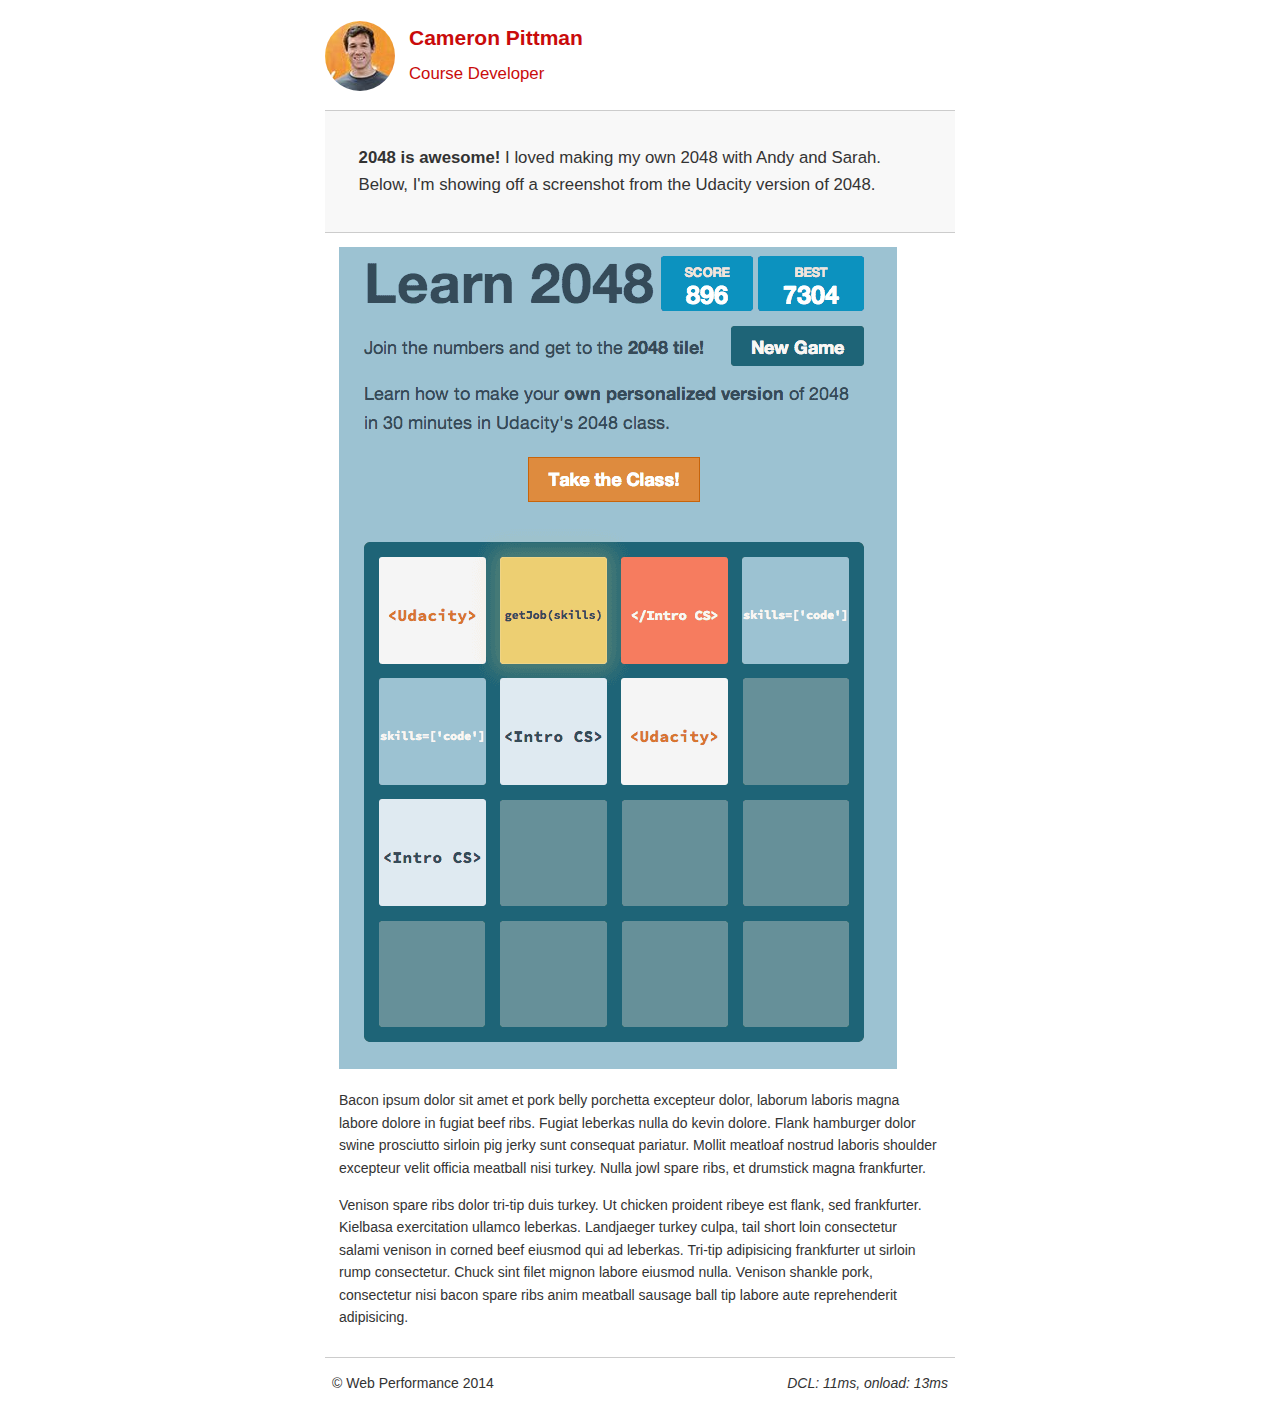
==== project-2048.html @ 90f9a42c "Hosting the website with the optimizations added" ====
<!DOCTYPE html>
<html lang="en">
  <head>
    <meta charset="utf-8">
    <meta name="viewport" content="width=device-width, initial-scale=1">
    <meta name="description" content=" FILL ME IN ">
    <meta name="author" content=" FILL ME IN ">
    <title>Cameron Pittman: Portfolio</title>

    <!-- Hmm, what is the impact of web fonts on speed? Measure it... -->
    <!-- <link href="//fonts.googleapis.com/css?family=Open+Sans:400,700" rel="stylesheet"> -->

    <link href="css/style.css" rel="stylesheet">
    <link href="css/print.css" rel="stylesheet">

    <script>
      (function(w,g){w['GoogleAnalyticsObject']=g;
      w[g]=w[g]||function(){(w[g].q=w[g].q||[]).push(arguments)};w[g].l=1*new Date();})(window,'ga');

      // Optional TODO: replace with your Google Analytics profile ID.
      ga('create', 'UA-XXXX-Y');
      ga('send', 'pageview');
    </script>
    <script src="//www.google-analytics.com/analytics.js"></script>
    <script src="js/perfmatters.js"></script>
  </head>

  <body>
    <header>
      <a href="/"><img src="img/profilepic.jpg"></a>
      <p>Cameron Pittman<br><span>Course Developer</span></p>
    </header>

    <div class="container">
      <div class="hero">
        <strong>2048 is awesome!</strong> I loved making my own 2048 with Andy and Sarah. Below, I'm showing off a screenshot from the Udacity version of 2048.
      </div>

      <div class="content">

        <img class="img-responsive" src="img/2048.png">

        <p>Bacon ipsum dolor sit amet et pork belly porchetta excepteur dolor, laborum laboris magna labore dolore in fugiat beef ribs. Fugiat leberkas nulla do kevin dolore. Flank hamburger dolor swine prosciutto sirloin pig jerky sunt consequat pariatur. Mollit meatloaf nostrud laboris shoulder excepteur velit officia meatball nisi turkey. Nulla jowl spare ribs, et drumstick magna frankfurter.</p>

        <p>Venison spare ribs dolor tri-tip duis turkey. Ut chicken proident ribeye est flank, sed frankfurter. Kielbasa exercitation ullamco leberkas. Landjaeger turkey culpa, tail short loin consectetur salami venison in corned beef eiusmod qui ad leberkas. Tri-tip adipisicing frankfurter ut sirloin rump consectetur. Chuck sint filet mignon labore eiusmod nulla. Venison shankle pork, consectetur nisi bacon spare ribs anim meatball sausage ball tip labore aute reprehenderit adipisicing.</p>

    </div>

    <footer>
      <p>&copy; Web Performance 2014 <span id="crp-stats"></span></p>
    </footer>
  </body>
</html>
---- css/style.css ----
html {
  font-size: 100%;
  overflow-y: scroll;
  -webkit-tap-highlight-color: rgba(0,0,0,0);
  -ms-text-size-adjust: 100%;
  -webkit-text-size-adjust: none;
}
body { margin: 0; font-size: 14px; line-height: 1.61; font-weight: 400; }
body, button, input, select, textarea { font-family: 'Open Sans', sans-serif; color: #333; }

a { color: #12C; }
a:visited { color: #61C; }
a:focus { outline: thin dotted; }
a:hover, a:active { color: #c00; outline: 0; }

b, strong { font-weight: bold; }
pre, code { font-family: monospace, monospace; font-size: 1em; }
ul, ol { margin: 1em 0; padding: 0 0 0 20px; }
img { border: 0; max-width: 100%; }

body { background: #fff; }
header, footer, .container { max-width: 45em; margin: 0 auto; }

header { padding: 0 0.5em; color: #C90B0B; }
header img { border-radius: 40px; float: left; }
header p { font-size:1.5em; font-weight: bold; padding-left: 4em;}
header p span { font-size: 0.8em; font-weight: normal;}

.hero { padding: 2em; background-color: #f8f8f8; font-size:1.2em;
  border-bottom: 1px solid #ccc;
  border-top: 1px solid #ccc;
}

.content { padding: 1em 1em; }
.content li { list-style-type: none; font-size: 1.1em;}
li img { float:left; padding-right: 1em; }
li p { font-size: 0.9em; font-style: italic; }

footer {
  padding: 0 0.5em;
  border-top: 1px solid #ccc;
}
footer span { float: right; font-style: italic; }

/* Smartphones (portrait) */
@media only screen and (max-width: 480px) {
  body { font-size: 12px;}
  header p { padding-left: 4.5em;}
}
---- css/print.css ----
@media print {
  * { background: transparent !important; color: black !important; text-shadow: none !important; filter:none !important; -ms-filter: none !important; }
  a, a:visited { color: #444 !important; text-decoration: underline; }
  a[href]:after { content: " (" attr(href) ")"; }
  tr, img { page-break-inside: avoid; }
  img { max-width: 100% !important; }
  @page { margin: 0.5cm; }
  p, h2, h3 { orphans: 3; widows: 3; }
  h2, h3{ page-break-after: avoid; }
}
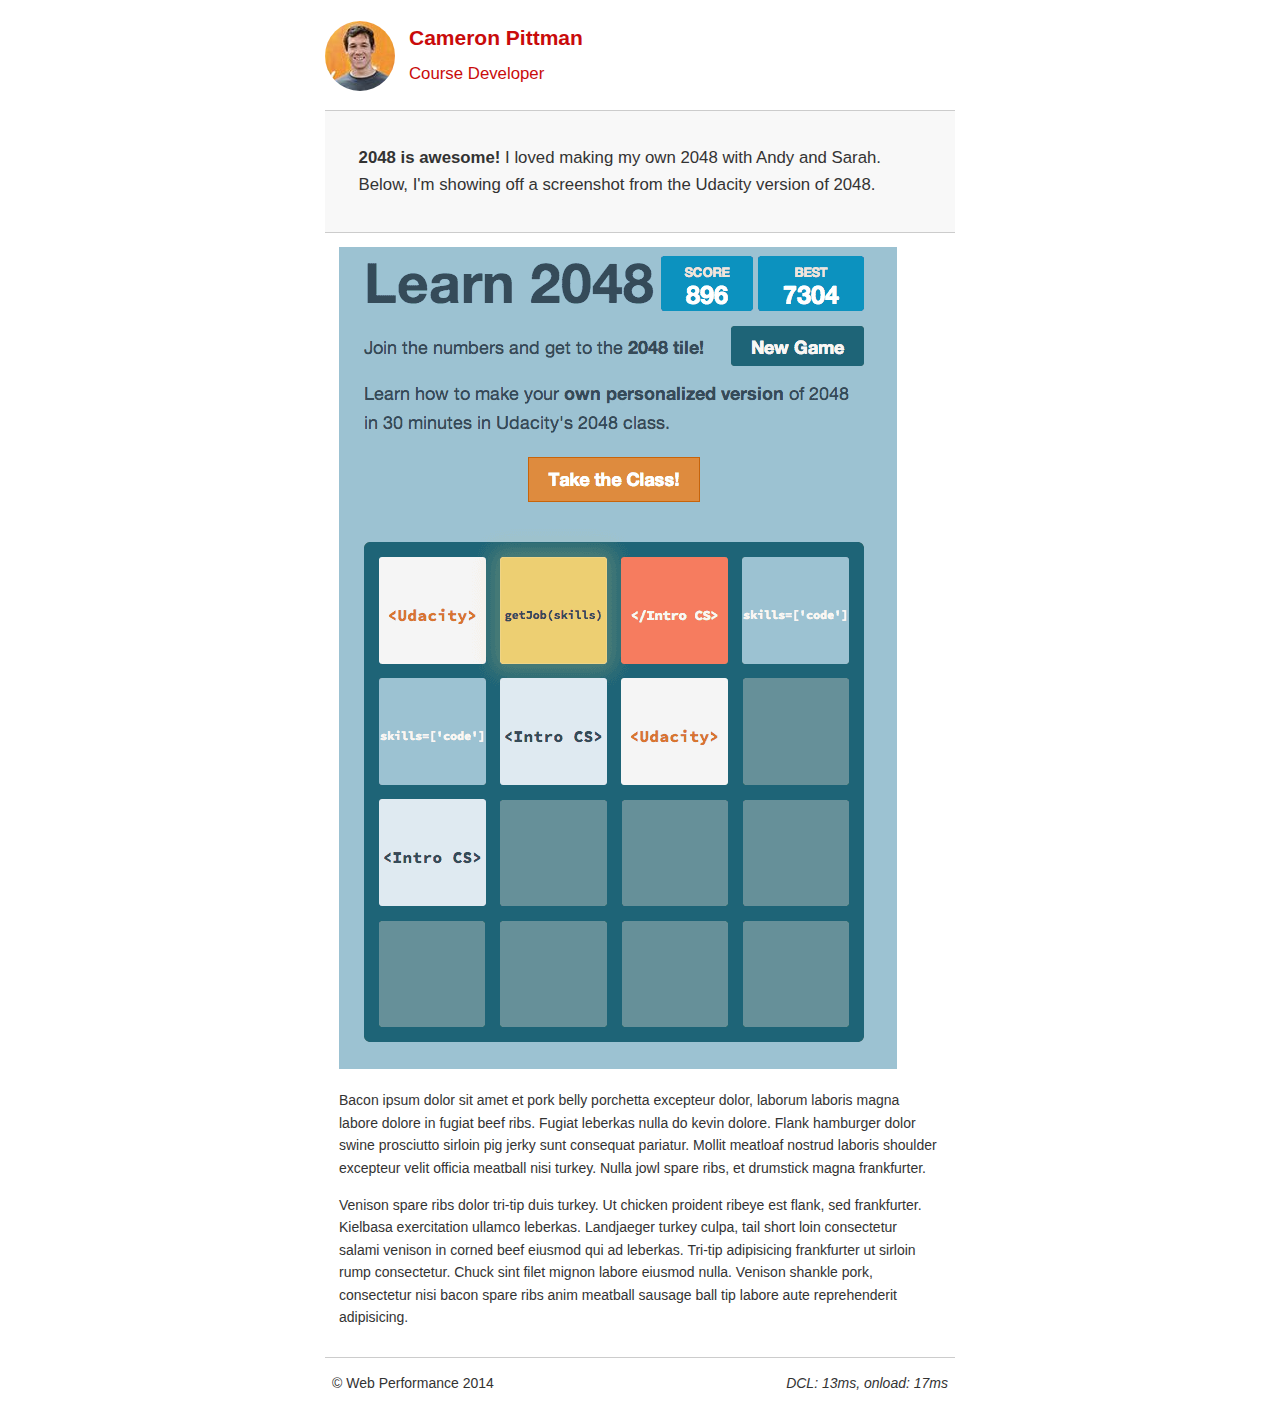
==== commit 1be0cfc1: "Optimized by compressing images, inlining css and fine-tuning javascript" ====
--- a/project-2048.html
+++ b/project-2048.html
@@ -1,53 +1,53 @@
-<!DOCTYPE html>
-<html lang="en">
-  <head>
-    <meta charset="utf-8">
-    <meta name="viewport" content="width=device-width, initial-scale=1">
-    <meta name="description" content=" FILL ME IN ">
-    <meta name="author" content=" FILL ME IN ">
-    <title>Cameron Pittman: Portfolio</title>
-
-    <!-- Hmm, what is the impact of web fonts on speed? Measure it... -->
-    <!-- <link href="//fonts.googleapis.com/css?family=Open+Sans:400,700" rel="stylesheet"> -->
-
-    <link href="css/style.css" rel="stylesheet">
-    <link href="css/print.css" rel="stylesheet">
-
-    <script>
-      (function(w,g){w['GoogleAnalyticsObject']=g;
-      w[g]=w[g]||function(){(w[g].q=w[g].q||[]).push(arguments)};w[g].l=1*new Date();})(window,'ga');
-
-      // Optional TODO: replace with your Google Analytics profile ID.
-      ga('create', 'UA-XXXX-Y');
-      ga('send', 'pageview');
-    </script>
-    <script src="//www.google-analytics.com/analytics.js"></script>
-    <script src="js/perfmatters.js"></script>
-  </head>
-
-  <body>
-    <header>
-      <a href="/"><img src="img/profilepic.jpg"></a>
-      <p>Cameron Pittman<br><span>Course Developer</span></p>
-    </header>
-
-    <div class="container">
-      <div class="hero">
-        <strong>2048 is awesome!</strong> I loved making my own 2048 with Andy and Sarah. Below, I'm showing off a screenshot from the Udacity version of 2048.
-      </div>
-
-      <div class="content">
-
-        <img class="img-responsive" src="img/2048.png">
-
-        <p>Bacon ipsum dolor sit amet et pork belly porchetta excepteur dolor, laborum laboris magna labore dolore in fugiat beef ribs. Fugiat leberkas nulla do kevin dolore. Flank hamburger dolor swine prosciutto sirloin pig jerky sunt consequat pariatur. Mollit meatloaf nostrud laboris shoulder excepteur velit officia meatball nisi turkey. Nulla jowl spare ribs, et drumstick magna frankfurter.</p>
-
-        <p>Venison spare ribs dolor tri-tip duis turkey. Ut chicken proident ribeye est flank, sed frankfurter. Kielbasa exercitation ullamco leberkas. Landjaeger turkey culpa, tail short loin consectetur salami venison in corned beef eiusmod qui ad leberkas. Tri-tip adipisicing frankfurter ut sirloin rump consectetur. Chuck sint filet mignon labore eiusmod nulla. Venison shankle pork, consectetur nisi bacon spare ribs anim meatball sausage ball tip labore aute reprehenderit adipisicing.</p>
-
-    </div>
-
-    <footer>
-      <p>&copy; Web Performance 2014 <span id="crp-stats"></span></p>
-    </footer>
-  </body>
-</html>
+<!DOCTYPE html>
+<html lang="en">
+  <head>
+    <meta charset="utf-8">
+    <meta name="viewport" content="width=device-width, initial-scale=1">
+    <meta name="description" content=" FILL ME IN ">
+    <meta name="author" content=" FILL ME IN ">
+    <title>Cameron Pittman: Portfolio</title>
+
+    <!-- Hmm, what is the impact of web fonts on speed? Measure it... -->
+    <!-- <link href="//fonts.googleapis.com/css?family=Open+Sans:400,700" rel="stylesheet"> -->
+
+    <link href="css/style.css" rel="stylesheet">
+    <link href="css/print.css" rel="stylesheet" media="print">
+
+    <script>
+      (function(w,g){w['GoogleAnalyticsObject']=g;
+      w[g]=w[g]||function(){(w[g].q=w[g].q||[]).push(arguments)};w[g].l=1*new Date();})(window,'ga');
+
+      // Optional TODO: replace with your Google Analytics profile ID.
+      ga('create', 'UA-XXXX-Y');
+      ga('send', 'pageview');
+    </script>
+    <script src="//www.google-analytics.com/analytics.js" async></script>
+    <script src="js/perfmatters.js"></script>
+  </head>
+
+  <body>
+    <header>
+      <a href="/"><img src="img/profilepic.jpg"></a>
+      <p>Cameron Pittman<br><span>Course Developer</span></p>
+    </header>
+
+    <div class="container">
+      <div class="hero">
+        <strong>2048 is awesome!</strong> I loved making my own 2048 with Andy and Sarah. Below, I'm showing off a screenshot from the Udacity version of 2048.
+      </div>
+
+      <div class="content">
+
+        <img class="img-responsive" src="img/2048.png">
+
+        <p>Bacon ipsum dolor sit amet et pork belly porchetta excepteur dolor, laborum laboris magna labore dolore in fugiat beef ribs. Fugiat leberkas nulla do kevin dolore. Flank hamburger dolor swine prosciutto sirloin pig jerky sunt consequat pariatur. Mollit meatloaf nostrud laboris shoulder excepteur velit officia meatball nisi turkey. Nulla jowl spare ribs, et drumstick magna frankfurter.</p>
+
+        <p>Venison spare ribs dolor tri-tip duis turkey. Ut chicken proident ribeye est flank, sed frankfurter. Kielbasa exercitation ullamco leberkas. Landjaeger turkey culpa, tail short loin consectetur salami venison in corned beef eiusmod qui ad leberkas. Tri-tip adipisicing frankfurter ut sirloin rump consectetur. Chuck sint filet mignon labore eiusmod nulla. Venison shankle pork, consectetur nisi bacon spare ribs anim meatball sausage ball tip labore aute reprehenderit adipisicing.</p>
+
+    </div>
+
+    <footer>
+      <p>&copy; Web Performance 2014 <span id="crp-stats"></span></p>
+    </footer>
+  </body>
+</html>
